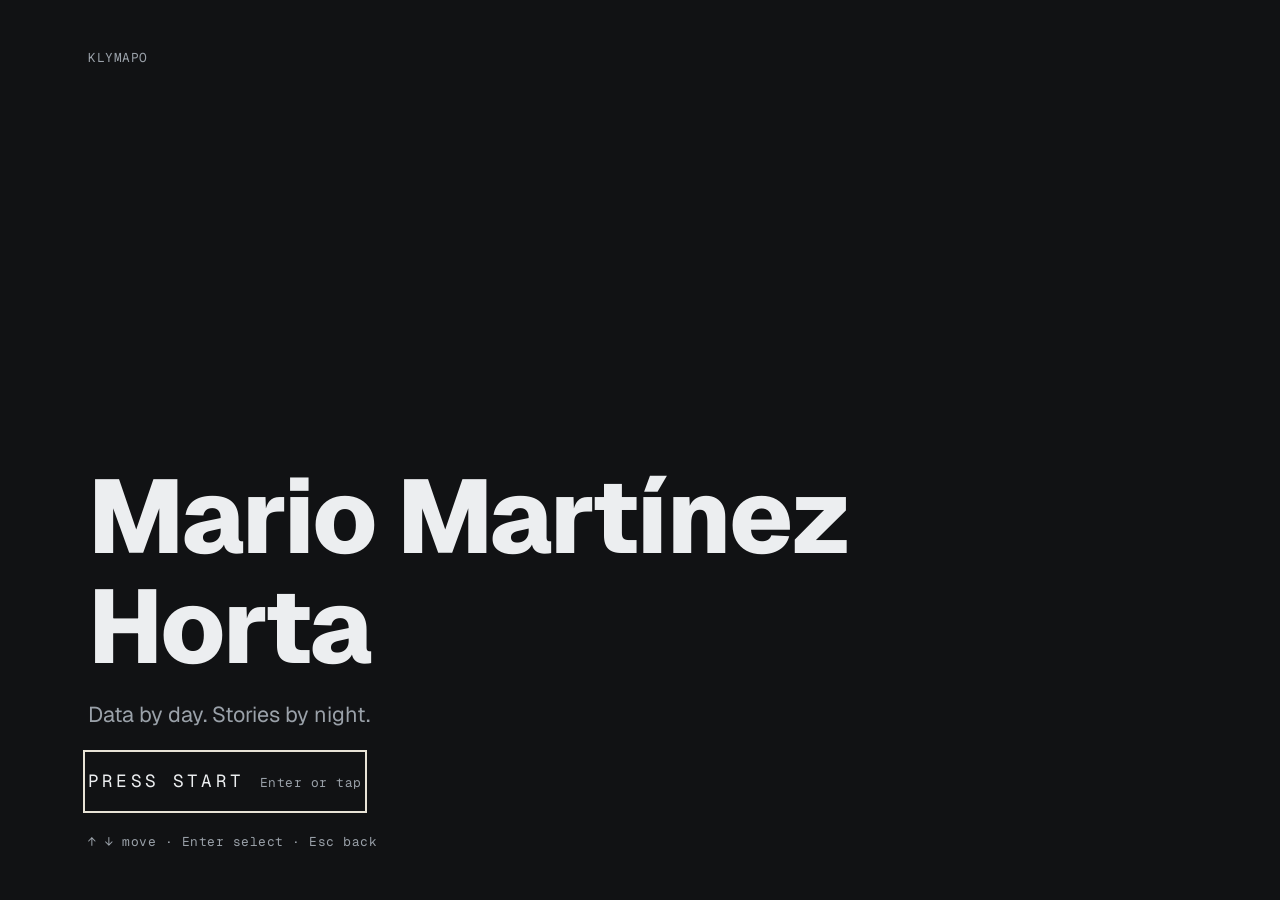
==== index.html @ 10f37396 "Portafolio inicial: menú de videojuego con modos Analista y Narrador Co-Authored-By: Claude Opus 5.5" ====
<!doctype html>
<html lang="es">
<head>
<meta charset="utf-8">
<meta name="viewport" content="width=device-width, initial-scale=1">
<title>Mario Martínez Horta · Klymapo</title>
<meta name="description" content="Portafolio de Mario Martínez Horta (Klymapo). Análisis de datos, apps y videojuegos; narrativa como Atátoriz.">
<meta name="theme-color" content="#111214">
<link rel="icon" href="favicon.svg" type="image/svg+xml">
<link rel="preconnect" href="https://fonts.googleapis.com">
<link rel="preconnect" href="https://fonts.gstatic.com" crossorigin>
<link href="https://fonts.googleapis.com/css2?family=Geist:wght@400;500;700;800&family=Geist+Mono:wght@400;500&family=Special+Elite&family=Spectral:ital,wght@0,400;0,600;1,400&display=swap" rel="stylesheet">
<link rel="stylesheet" href="styles.css">
</head>
<body data-screen="title" data-mode="">
<a class="skip" href="#main" data-i18n="skip">Saltar al contenido</a>
<div class="grain" aria-hidden="true"></div>

<main id="main">

  <!-- PANTALLA DE TÍTULO -->
  <section class="screen screen-title" id="screen-title" aria-labelledby="title-name">
    <p class="brand mono">KLYMAPO</p>
    <div class="title-block">
      <h1 id="title-name">Mario Martínez Horta</h1>
      <p class="title-sub" data-i18n="tagline">Datos de día. Historias de noche.</p>
    </div>
    <button class="press-start" id="press-start" type="button">
      <span data-i18n="press">Presiona Start</span>
      <span class="press-hint mono" data-i18n="pressHint">Enter o toca</span>
    </button>
    <nav class="main-menu" id="main-menu" aria-label="Menú principal" hidden>
      <ul role="list">
        <li><a class="menu-item" href="#modo" data-i18n="mNew">Elegir modo</a></li>
        <li><a class="menu-item" href="#creditos" data-i18n="mCredits">Créditos</a></li>
        <li><a class="menu-item" href="#contacto" data-i18n="mContact">Contacto</a></li>
        <li><a class="menu-item" href="#opciones" data-i18n="mOptions">Opciones</a></li>
      </ul>
    </nav>
    <p class="controls mono" aria-hidden="true" data-i18n="controls">↑ ↓ mover · Enter elegir · Esc volver</p>
  </section>

  <!-- ELECCIÓN DE MODO -->
  <section class="screen screen-select" id="screen-select" aria-labelledby="select-h" hidden>
    <header class="bar">
      <a class="back mono" href="#menu" data-i18n="back">← Menú</a>
      <h2 id="select-h" class="bar-title" data-i18n="selectTitle">Elige tu modo</h2>
    </header>
    <div class="modes">
      <a class="mode-card mode-a menu-item" href="#analista">
        <span class="mode-kicker mono">Mario</span>
        <span class="mode-name" data-i18n="modeA">Modo Analista</span>
        <span class="mode-desc" data-i18n="modeADesc">Datos, BI, apps y videojuegos. El lado que construye.</span>
        <span class="mode-count mono" data-count="a"></span>
      </a>
      <a class="mode-card mode-n menu-item" href="#narrador">
        <span class="mode-kicker mono">Atátoriz</span>
        <span class="mode-name" data-i18n="modeN">Modo Narrador</span>
        <span class="mode-desc" data-i18n="modeNDesc">Novela negra, ciencia ficción y diseño narrativo. El lado que cuenta.</span>
        <span class="mode-count mono" data-count="n"></span>
      </a>
    </div>
  </section>

  <!-- PARTIDAS GUARDADAS -->
  <section class="screen screen-saves" id="screen-saves" aria-labelledby="saves-h" hidden>
    <header class="bar">
      <a class="back mono" href="#modo" data-i18n="backModes">← Modos</a>
      <h2 id="saves-h" class="bar-title" data-i18n="saves">Partidas guardadas</h2>
      <a class="switch mono" id="mode-switch" href="#narrador"></a>
    </header>
    <ol class="slots" id="slots" role="list"></ol>
  </section>

  <!-- CRÉDITOS -->
  <section class="screen screen-credits" id="screen-credits" aria-labelledby="credits-h" hidden>
    <header class="bar">
      <a class="back mono" href="#menu" data-i18n="back">← Menú</a>
      <h2 id="credits-h" class="bar-title" data-i18n="mCredits">Créditos</h2>
    </header>
    <div class="credits" id="credits"></div>
  </section>

  <!-- CONTACTO -->
  <section class="screen screen-contact" id="screen-contact" aria-labelledby="contact-h" hidden>
    <header class="bar">
      <a class="back mono" href="#menu" data-i18n="back">← Menú</a>
      <h2 id="contact-h" class="bar-title" data-i18n="mContact">Contacto</h2>
    </header>
    <div class="contact">
      <p class="contact-lead" data-i18n="contactLead">¿Un proyecto de datos, una app o una historia? Escríbeme.</p>
      <ul class="contact-list" role="list">
        <li><a class="menu-item" href="mailto:mariomtzhrt@gmail.com"><span class="mono" data-i18n="email">Correo</span>mariomtzhrt@gmail.com</a></li>
        <li><a class="menu-item" href="https://www.linkedin.com/in/mariomh7602" target="_blank" rel="noopener"><span class="mono">LinkedIn</span>in/mariomh7602</a></li>
        <li><a class="menu-item" href="https://github.com/Klymapo" target="_blank" rel="noopener"><span class="mono">GitHub</span>Klymapo</a></li>
      </ul>
    </div>
  </section>

  <!-- OPCIONES -->
  <section class="screen screen-options" id="screen-options" aria-labelledby="options-h" hidden>
    <header class="bar">
      <a class="back mono" href="#menu" data-i18n="back">← Menú</a>
      <h2 id="options-h" class="bar-title" data-i18n="mOptions">Opciones</h2>
    </header>
    <div class="options">
      <fieldset class="opt">
        <legend data-i18n="optLang">Idioma</legend>
        <div class="seg">
          <button type="button" class="menu-item" data-lang="es" aria-pressed="true">Español</button>
          <button type="button" class="menu-item" data-lang="en" aria-pressed="false">English</button>
        </div>
      </fieldset>
      <fieldset class="opt">
        <legend data-i18n="optMotion">Movimiento</legend>
        <div class="seg">
          <button type="button" class="menu-item" data-motion="full" aria-pressed="true" data-i18n="motionFull">Normal</button>
          <button type="button" class="menu-item" data-motion="reduced" aria-pressed="false" data-i18n="motionReduced">Reducido</button>
        </div>
      </fieldset>
    </div>
  </section>

</main>

<!-- FICHA DE PROYECTO -->
<dialog class="sheet" id="sheet" aria-labelledby="sheet-title">
  <div class="sheet-inner">
    <button class="sheet-close mono" type="button" id="sheet-close" data-i18n="close">Cerrar ✕</button>
    <div class="sheet-cover" id="sheet-cover" aria-hidden="true"></div>
    <h3 id="sheet-title"></h3>
    <p class="sheet-meta mono" id="sheet-meta"></p>
    <p class="sheet-body" id="sheet-body"></p>
    <dl class="sheet-facts" id="sheet-facts"></dl>
    <div class="sheet-links" id="sheet-links"></div>
  </div>
</dialog>

<script src="data.js"></script>
<script src="app.js"></script>
</body>
</html>
---- styles.css ----
/* ===== Tokens ===== */
:root {
  --bg: #111214;
  --surface: #1a1c1f;
  --line: #2c2f34;
  --fg: #eceef0;
  --muted: #9aa1a9;
  --accent: #e8e3d6;
  --accent-fg: #111214;
  --radius: 6px;
  --font: "Geist", system-ui, sans-serif;
  --display: "Geist", system-ui, sans-serif;
  --mono: "Geist Mono", ui-monospace, monospace;
  --ease: cubic-bezier(.2, .8, .2, 1);
  --t: 280ms;
}
/* Modo Analista: consola moderna, fría y limpia */
body[data-mode="a"] {
  --bg: #0e1215;
  --surface: #151b20;
  --line: #233039;
  --fg: #e6edf1;
  --muted: #8fa0ab;
  --accent: #4fd1b0;
  --accent-fg: #062019;
  --radius: 10px;
}
/* Modo Narrador: noir, papel viejo bajo luz de farol */
body[data-mode="n"] {
  --bg: #13110f;
  --surface: #1c1916;
  --line: #352f29;
  --fg: #ebe4d8;
  --muted: #a39887;
  --accent: #c4513a;
  --accent-fg: #fbf3ea;
  --radius: 2px;
  --display: "Special Elite", "Courier New", monospace;
  --font: "Spectral", Georgia, serif;
}
body[data-motion="reduced"] { --t: 0ms; }

/* ===== Base ===== */
*, *::before, *::after { box-sizing: border-box; }
html { -webkit-text-size-adjust: 100%; }
body {
  margin: 0;
  min-height: 100dvh;
  background: var(--bg);
  color: var(--fg);
  font: 400 1rem/1.6 var(--font);
  transition: background-color var(--t) var(--ease), color var(--t) var(--ease);
  overflow-x: hidden;
}
a { color: inherit; }
button { font: inherit; color: inherit; }
h1, h2, h3 { margin: 0; font-family: var(--display); font-weight: 800; letter-spacing: -0.02em; line-height: 1.05; }
body[data-mode="n"] h1, body[data-mode="n"] h2, body[data-mode="n"] h3 { font-weight: 400; letter-spacing: 0; }
.mono { font-family: var(--mono); font-size: .8rem; letter-spacing: .04em; }
[hidden] { display: none !important; }
:focus-visible { outline: 2px solid var(--accent); outline-offset: 3px; }

.skip { position: absolute; left: -9999px; }
.skip:focus { left: 16px; top: 16px; background: var(--accent); color: var(--accent-fg); padding: 8px 12px; z-index: 10; }

/* Grano solo en Narrador */
.grain {
  position: fixed; inset: 0; pointer-events: none; z-index: 5; opacity: 0;
  background-image: url("data:image/svg+xml,%3Csvg xmlns='http://www.w3.org/2000/svg' width='160' height='160'%3E%3Cfilter id='n'%3E%3CfeTurbulence type='fractalNoise' baseFrequency='.9' numOctaves='2'/%3E%3C/filter%3E%3Crect width='100%25' height='100%25' filter='url(%23n)' opacity='.5'/%3E%3C/svg%3E");
  transition: opacity var(--t) var(--ease);
}
body[data-mode="n"] .grain { opacity: .07; }

/* ===== Pantallas ===== */
main { min-height: 100dvh; }
.screen {
  min-height: 100dvh;
  padding: clamp(16px, 4vw, 48px);
  max-width: 1200px;
  margin: 0 auto;
  animation: enter var(--t) var(--ease) both;
}
@keyframes enter { from { opacity: 0; transform: translateY(8px); } to { opacity: 1; transform: none; } }

/* ===== Título ===== */
.screen-title {
  display: grid;
  grid-template-rows: auto 1fr auto auto;
  gap: 24px;
}
.brand { color: var(--muted); margin: 0; }
.title-block { align-self: end; }
.screen-title h1 { font-size: clamp(2.6rem, 9vw, 6.5rem); max-width: 12ch; }
.title-sub { color: var(--muted); font-size: clamp(1.05rem, 2.2vw, 1.35rem); margin: 16px 0 0; }

.press-start {
  justify-self: start;
  display: inline-flex; align-items: baseline; gap: 16px;
  background: none; border: 0; padding: 12px 0; cursor: pointer;
  font-family: var(--mono); font-size: 1.1rem; text-transform: uppercase; letter-spacing: .18em;
}
.press-start > span:first-child { animation: blink 1.2s steps(1) infinite; }
.press-hint { color: var(--muted); text-transform: none; letter-spacing: .04em; }
@keyframes blink { 50% { opacity: .25; } }
body[data-motion="reduced"] .press-start > span:first-child { animation: none; }

.main-menu ul { list-style: none; margin: 0; padding: 0; display: grid; gap: 4px; max-width: 360px; }
.main-menu .menu-item {
  display: block; text-decoration: none; padding: 10px 14px 10px 28px; position: relative;
  font-size: 1.25rem; font-weight: 500; border-radius: var(--radius);
  transition: background-color var(--t) var(--ease), transform var(--t) var(--ease);
}
.main-menu .menu-item::before {
  content: "▸"; position: absolute; left: 8px; opacity: 0;
  transition: opacity var(--t) var(--ease), transform var(--t) var(--ease); transform: translateX(-4px);
}
.main-menu .menu-item:hover, .main-menu .menu-item:focus-visible { background: var(--surface); outline: none; }
.main-menu .menu-item:hover::before, .main-menu .menu-item:focus-visible::before { opacity: 1; transform: none; }
.controls { color: var(--muted); margin: 0; }
@media (hover: none) { .controls { display: none; } }

/* ===== Barra superior ===== */
.bar {
  display: flex; align-items: baseline; gap: 20px; flex-wrap: wrap;
  padding-bottom: 20px; margin-bottom: clamp(20px, 4vw, 40px); border-bottom: 1px solid var(--line);
}
.bar-title { font-size: clamp(1.8rem, 5vw, 3rem); flex: 1 1 auto; }
.back, .switch { color: var(--muted); text-decoration: none; padding: 6px 0; }
.back:hover, .switch:hover { color: var(--fg); }
.switch { margin-left: auto; }

/* ===== Elección de modo ===== */
.modes { display: flex; gap: 16px; min-height: 60dvh; }
.mode-card {
  flex: 1 1 0; display: flex; flex-direction: column; justify-content: flex-end; gap: 10px;
  padding: clamp(20px, 3vw, 36px); text-decoration: none; border: 1px solid var(--line);
  transition: flex-grow var(--t) var(--ease), border-color var(--t) var(--ease), transform 120ms var(--ease);
  position: relative; overflow: hidden;
}
.mode-card:hover, .mode-card:focus-visible { flex-grow: 1.5; outline: none; }
.mode-card:active { transform: scale(.99); }
.mode-a {
  border-radius: 10px; background: #0e1215; color: #e6edf1;
  background-image: linear-gradient(#233039 1px, transparent 1px), linear-gradient(90deg, #233039 1px, transparent 1px);
  background-size: 32px 32px; background-position: -1px -1px;
  font-family: "Geist", sans-serif;
}
.mode-a:hover, .mode-a:focus-visible { border-color: #4fd1b0; }
.mode-n { border-radius: 2px; background: radial-gradient(ellipse at 70% 0%, #3a2a22 0%, #13110f 65%); color: #ebe4d8; }
.mode-n:hover, .mode-n:focus-visible { border-color: #c4513a; }
.mode-kicker { color: inherit; opacity: .7; }
.mode-name { font-size: clamp(2rem, 5vw, 3.4rem); line-height: 1; font-weight: 800; letter-spacing: -0.02em; }
.mode-n .mode-name { font-family: "Special Elite", monospace; font-weight: 400; letter-spacing: 0; }
.mode-n .mode-desc { font-family: "Spectral", serif; }
.mode-desc { max-width: 34ch; opacity: .85; }
.mode-count { opacity: .7; }
.mode-a .mode-count { color: #4fd1b0; opacity: 1; }
.mode-n .mode-count { color: #e07a62; opacity: 1; }
@media (max-width: 767px) {
  .modes { flex-direction: column; min-height: 0; }
  .mode-card { min-height: 40dvh; }
  .mode-card:hover, .mode-card:focus-visible { flex-grow: 1; }
}

/* ===== Partidas guardadas ===== */
.slots { list-style: none; margin: 0; padding: 0; display: grid; gap: 12px; grid-template-columns: repeat(auto-fill, minmax(min(100%, 340px), 1fr)); }
.slot {
  display: grid; grid-template-columns: 88px 1fr; gap: 16px; align-items: start;
  width: 100%; text-align: left; cursor: pointer;
  background: var(--surface); border: 1px solid var(--line); border-radius: var(--radius); padding: 14px;
  transition: border-color var(--t) var(--ease), transform 120ms var(--ease), background-color var(--t) var(--ease);
}
.slot:hover, .slot:focus-visible { border-color: var(--accent); outline: none; }
.slot:active { transform: scale(.985); }
.slot-num { display: block; color: var(--muted); margin-bottom: 4px; }
.slot h3 { font-size: 1.25rem; margin-bottom: 4px; }
body[data-mode="n"] .slot h3 { font-size: 1.15rem; }
.slot-short { margin: 0 0 10px; color: var(--muted); font-size: .95rem; line-height: 1.5; }
.slot-meta { display: flex; flex-wrap: wrap; gap: 6px 12px; color: var(--muted); }
.status { color: var(--accent); }

/* Portada tipográfica */
.cover {
  aspect-ratio: 1; border-radius: calc(var(--radius) - 2px); display: grid; place-items: center;
  font-family: var(--display); font-size: 1.9rem; font-weight: 800; letter-spacing: -0.03em;
  position: relative; overflow: hidden; color: var(--fg);
  background: var(--bg); border: 1px solid var(--line);
}
body[data-mode="a"] .cover {
  background-image: linear-gradient(var(--line) 1px, transparent 1px), linear-gradient(90deg, var(--line) 1px, transparent 1px);
  background-size: 11px 11px;
}
body[data-mode="a"] .cover::after { content: ""; position: absolute; left: 0; right: 0; bottom: 0; height: 4px; background: var(--accent); }
body[data-mode="n"] .cover { background: radial-gradient(circle at 30% 20%, #3a2a22, #13110f 70%); font-weight: 400; letter-spacing: 0; }
body[data-mode="n"] .cover::after { content: ""; position: absolute; width: 140%; height: 2px; background: var(--accent); transform: rotate(-32deg); opacity: .8; }
.cover span { position: relative; z-index: 1; }

/* ===== Ficha ===== */
.sheet {
  width: min(680px, calc(100% - 32px)); max-height: calc(100dvh - 32px);
  padding: 0; border: 1px solid var(--line); border-radius: var(--radius);
  background: var(--surface); color: var(--fg);
}
.sheet::backdrop { background: rgba(8, 9, 10, .72); }
.sheet[open] { animation: enter var(--t) var(--ease) both; }
.sheet-inner { padding: clamp(20px, 4vw, 32px); display: grid; gap: 14px; }
.sheet-close { justify-self: end; background: none; border: 0; color: var(--muted); cursor: pointer; padding: 6px 0; }
.sheet-close:hover { color: var(--fg); }
.sheet-cover { height: 120px; }
.sheet-cover .cover { aspect-ratio: auto; height: 100%; font-size: 3rem; }
.sheet h3 { font-size: clamp(1.6rem, 4vw, 2.2rem); }
.sheet-meta { color: var(--muted); margin: 0; }
.sheet-body { margin: 0; max-width: 62ch; }
.sheet-facts { display: grid; grid-template-columns: max-content 1fr; gap: 6px 16px; margin: 0; }
.sheet-facts dt { color: var(--muted); font-family: var(--mono); font-size: .8rem; padding-top: 3px; }
.sheet-facts dd { margin: 0; }
.sheet-links { display: flex; flex-wrap: wrap; gap: 10px; }
.btn {
  display: inline-block; text-decoration: none; padding: 10px 16px; border-radius: var(--radius);
  background: var(--accent); color: var(--accent-fg); font-weight: 500; font-family: var(--font);
  transition: transform 120ms var(--ease), opacity var(--t) var(--ease);
}
.btn:hover { opacity: .9; }
.btn:active { transform: scale(.98); }
.private { color: var(--muted); font-family: var(--mono); font-size: .8rem; padding: 10px 0; }

/* ===== Créditos ===== */
.credits { display: grid; gap: clamp(24px, 4vw, 48px); grid-template-columns: repeat(auto-fit, minmax(min(100%, 380px), 1fr)); }
.credit h3 { font-size: clamp(1.6rem, 4vw, 2.4rem); }
.credit-a h3 { font-family: "Geist", sans-serif; }
.credit-n h3 { font-family: "Special Elite", monospace; font-weight: 400; letter-spacing: 0; }
.credit-role { color: var(--muted); margin: 6px 0 20px; }
.credit dl { display: grid; grid-template-columns: max-content 1fr; gap: 10px 20px; margin: 0; }
.credit dt { color: var(--muted); font-family: var(--mono); font-size: .8rem; padding-top: 3px; }
.credit dd { margin: 0; }
.cv-line { grid-column: 1 / -1; margin: 0; }
.cv-line a { color: var(--fg); }

/* ===== Contacto ===== */
.contact-lead { font-size: clamp(1.3rem, 3vw, 1.8rem); max-width: 28ch; margin: 0 0 28px; line-height: 1.3; }
.contact-list { list-style: none; margin: 0; padding: 0; display: grid; gap: 8px; max-width: 520px; }
.contact-list a {
  display: grid; grid-template-columns: 90px 1fr; gap: 12px; align-items: baseline; text-decoration: none;
  padding: 14px 16px; border: 1px solid var(--line); border-radius: var(--radius); background: var(--surface);
  transition: border-color var(--t) var(--ease);
  word-break: break-word;
}
.contact-list a:hover, .contact-list a:focus-visible { border-color: var(--fg); outline: none; }
.contact-list .mono { color: var(--muted); }

/* ===== Opciones ===== */
.options { display: grid; gap: 28px; max-width: 520px; }
.opt { border: 0; margin: 0; padding: 0; }
.opt legend { font-family: var(--mono); font-size: .8rem; color: var(--muted); margin-bottom: 10px; }
.seg { display: flex; gap: 8px; flex-wrap: wrap; }
.seg button {
  background: var(--surface); border: 1px solid var(--line); border-radius: var(--radius);
  padding: 10px 18px; cursor: pointer; transition: border-color var(--t) var(--ease);
}
.seg button[aria-pressed="true"] { border-color: var(--fg); background: var(--fg); color: var(--bg); }

@media (prefers-reduced-motion: reduce) {
  *, *::before, *::after { animation: none !important; transition: none !important; }
}
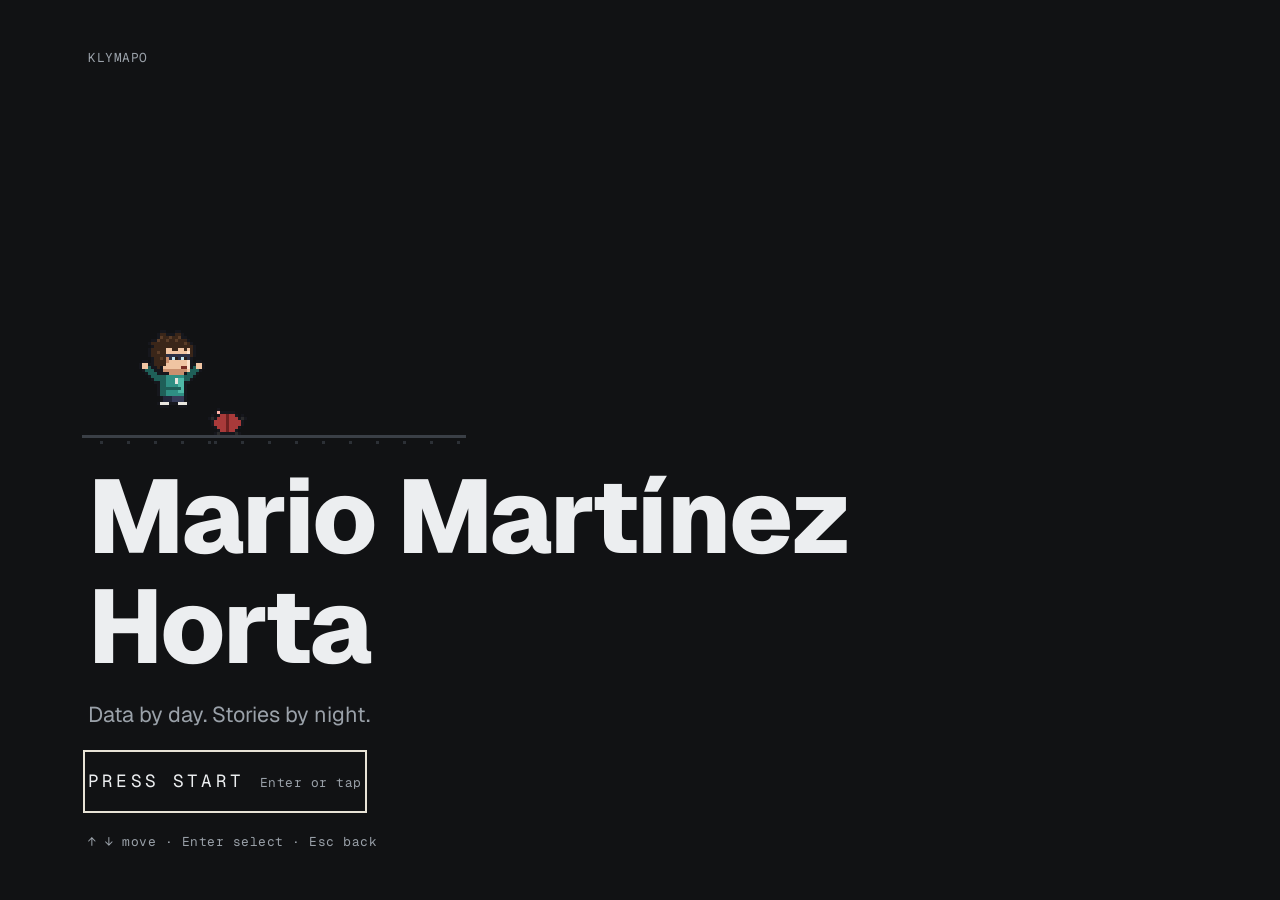
==== commit ce3ace9f: "Pixel art de Mario (corriendo, programando, escribiendo), mascota que reacciona y animaciones - img/" ====
--- a/index.html
+++ b/index.html
@@ -22,6 +22,7 @@
   <section class="screen screen-title" id="screen-title" aria-labelledby="title-name">
     <p class="brand mono">KLYMAPO</p>
     <div class="title-block">
+      <img class="px px-run" src="img/px/run.gif" data-still="img/px/run.png" width="384" height="144" alt="" aria-hidden="true">
       <h1 id="title-name">Mario Martínez Horta</h1>
       <p class="title-sub" data-i18n="tagline">Datos de día. Historias de noche.</p>
     </div>
@@ -33,7 +34,7 @@
       <ul role="list">
         <li><a class="menu-item" href="#modo" data-i18n="mNew">Elegir modo</a></li>
         <li><a class="menu-item" href="#creditos" data-i18n="mCredits">Créditos</a></li>
-        <li><a class="menu-item" href="#contacto" data-i18n="mContact">Contacto</a></li>
+        <li><a class="menu-item" href="#contacto" data-i18n="mContinue">Continuar</a></li>
         <li><a class="menu-item" href="#opciones" data-i18n="mOptions">Opciones</a></li>
       </ul>
     </nav>
@@ -48,12 +49,14 @@
     </header>
     <div class="modes">
       <a class="mode-card mode-a menu-item" href="#analista">
+        <img class="px px-card" src="img/px/code.gif" data-still="img/px/code.png" width="168" height="132" alt="" aria-hidden="true">
         <span class="mode-kicker mono">Mario</span>
         <span class="mode-name" data-i18n="modeA">Modo Analista</span>
         <span class="mode-desc" data-i18n="modeADesc">Datos, BI, apps y videojuegos. El lado que construye.</span>
         <span class="mode-count mono" data-count="a"></span>
       </a>
       <a class="mode-card mode-n menu-item" href="#narrador">
+        <img class="px px-card" src="img/px/write.gif" data-still="img/px/write.png" width="168" height="132" alt="" aria-hidden="true">
         <span class="mode-kicker mono">Atátoriz</span>
         <span class="mode-name" data-i18n="modeN">Modo Narrador</span>
         <span class="mode-desc" data-i18n="modeNDesc">Novela negra, ciencia ficción y diseño narrativo. El lado que cuenta.</span>
@@ -69,6 +72,10 @@
       <h2 id="saves-h" class="bar-title" data-i18n="saves">Partidas guardadas</h2>
       <a class="switch mono" id="mode-switch" href="#narrador"></a>
     </header>
+    <div class="saves-hero" aria-hidden="true">
+      <img class="px hero-a" src="img/px/code.gif" data-still="img/px/code.png" width="168" height="132" alt="">
+      <img class="px hero-n" src="img/px/write.gif" data-still="img/px/write.png" width="168" height="132" alt="">
+    </div>
     <ol class="slots" id="slots" role="list"></ol>
   </section>
 
@@ -123,6 +130,12 @@
 
 </main>
 
+<!-- MASCOTA -->
+<div class="mascot" id="mascot" aria-hidden="true">
+  <p class="bubble mono" id="mascot-bubble"></p>
+  <img id="mascot-img" src="img/px/m_idle.gif" width="72" height="96" alt="">
+</div>
+
 <!-- FICHA DE PROYECTO -->
 <dialog class="sheet" id="sheet" aria-labelledby="sheet-title">
   <div class="sheet-inner">
@@ -138,5 +151,6 @@
 
 <script src="data.js"></script>
 <script src="app.js"></script>
+<script src="mascot.js"></script>
 </body>
 </html>
--- a/styles.css
+++ b/styles.css
@@ -194,6 +194,20 @@
 body[data-mode="n"] .cover { background: radial-gradient(circle at 30% 20%, #3a2a22, #13110f 70%); font-weight: 400; letter-spacing: 0; }
 body[data-mode="n"] .cover::after { content: ""; position: absolute; width: 140%; height: 2px; background: var(--accent); transform: rotate(-32deg); opacity: .8; }
 .cover span { position: relative; z-index: 1; }
+.cover img { position: relative; z-index: 1; width: 100%; height: 100%; }
+.cover-logo img { object-fit: contain; padding: 8%; }
+body[data-mode] .cover-logo.logo-light { background: #f4efe6; }
+.cover-poster img { object-fit: cover; }
+body[data-mode] .cover-poster::after, body[data-mode] .cover-logo::after { display: none; }
+body[data-mode] .cover-logo { border-bottom: 3px solid var(--accent); }
+.gallery { display: flex; gap: 10px; overflow-x: auto; scroll-snap-type: x mandatory; border-radius: calc(var(--radius) - 2px); }
+.gallery figure { flex: 0 0 88%; margin: 0; scroll-snap-align: start; }
+.gallery img { display: block; width: 100%; height: auto; aspect-ratio: 16 / 10; object-fit: cover; object-position: top; border-radius: calc(var(--radius) - 2px); border: 1px solid var(--line); background: var(--bg); }
+.gallery figure:only-child { flex-basis: 100%; }
+.gallery figure:only-child img { aspect-ratio: auto; max-height: 52vh; object-fit: contain; }
+.gallery figcaption { color: var(--muted); font-size: .75rem; margin-top: 6px; }
+.gallery-poster img { aspect-ratio: auto; max-height: 56vh; width: auto; margin: 0 auto; object-fit: contain; border: 0; }
+.concept { color: var(--muted); font-size: .75rem; margin: 6px 0 0; }
 
 /* ===== Ficha ===== */
 .sheet {
@@ -206,7 +220,8 @@
 .sheet-inner { padding: clamp(20px, 4vw, 32px); display: grid; gap: 14px; }
 .sheet-close { justify-self: end; background: none; border: 0; color: var(--muted); cursor: pointer; padding: 6px 0; }
 .sheet-close:hover { color: var(--fg); }
-.sheet-cover { height: 120px; }
+.sheet-cover { min-height: 120px; }
+.sheet-cover > .cover { height: 120px; }
 .sheet-cover .cover { aspect-ratio: auto; height: 100%; font-size: 3rem; }
 .sheet h3 { font-size: clamp(1.6rem, 4vw, 2.2rem); }
 .sheet-meta { color: var(--muted); margin: 0; }
@@ -262,3 +277,40 @@
 @media (prefers-reduced-motion: reduce) {
   *, *::before, *::after { animation: none !important; transition: none !important; }
 }
+
+/* ===== Pixel art ===== */
+.px { image-rendering: pixelated; image-rendering: crisp-edges; height: auto; display: block; }
+.px-run { width: min(384px, 100%); margin: 0 0 12px -6px; }
+.px-card { width: min(168px, 55%); align-self: flex-start; margin-bottom: auto; transition: transform var(--t) var(--ease); }
+.mode-card:hover .px-card, .mode-card:focus-visible .px-card { transform: translateY(-4px) scale(1.04); }
+.saves-hero { display: flex; justify-content: flex-end; margin: -8px 0 8px; }
+.saves-hero img { width: 112px; }
+body[data-mode="a"] .hero-n, body[data-mode="n"] .hero-a { display: none; }
+
+/* Partidas: entrada escalonada y realce */
+.slots > li { animation: enter 360ms var(--ease) both; animation-delay: calc(var(--i, 0) * 45ms); }
+.slot { transition: border-color var(--t) var(--ease), transform 160ms var(--ease), box-shadow 160ms var(--ease); }
+.slot:hover, .slot:focus-visible { transform: translateY(-3px); box-shadow: 0 8px 22px -12px var(--accent); }
+.slot:hover .cover img, .slot:focus-visible .cover img { transform: scale(1.06); }
+.cover img { transition: transform 200ms var(--ease); }
+body[data-motion="reduced"] .slots > li { animation: none; }
+body[data-motion="reduced"] .slot:hover, body[data-motion="reduced"] .slot:focus-visible { transform: none; }
+
+/* ===== Mascota ===== */
+.mascot { position: fixed; right: 14px; bottom: 10px; z-index: 30; pointer-events: none; display: flex; flex-direction: column; align-items: flex-end; }
+body[data-screen="title"] .mascot { display: none; }
+.mascot img { width: 72px; height: 96px; image-rendering: pixelated; filter: drop-shadow(0 4px 6px rgba(0,0,0,.45)); }
+.bubble {
+  position: relative; margin: 0 6px 6px 0; max-width: 220px; padding: 7px 11px;
+  background: var(--fg); color: var(--bg); border-radius: 10px; font-size: .8rem; line-height: 1.35;
+  opacity: 0; transform: translateY(6px) scale(.95); transform-origin: bottom right;
+  transition: opacity 160ms var(--ease), transform 160ms var(--ease);
+}
+.bubble::after { content: ""; position: absolute; right: 22px; bottom: -6px; border: 6px solid transparent; border-top-color: var(--fg); border-bottom: 0; }
+.mascot.talk .bubble { opacity: 1; transform: none; }
+@media (max-width: 767px) {
+  .mascot { right: 6px; bottom: 6px; }
+  .mascot img { width: 54px; height: 72px; }
+  .bubble { max-width: 170px; font-size: .75rem; }
+  .saves-hero img { width: 84px; }
+}
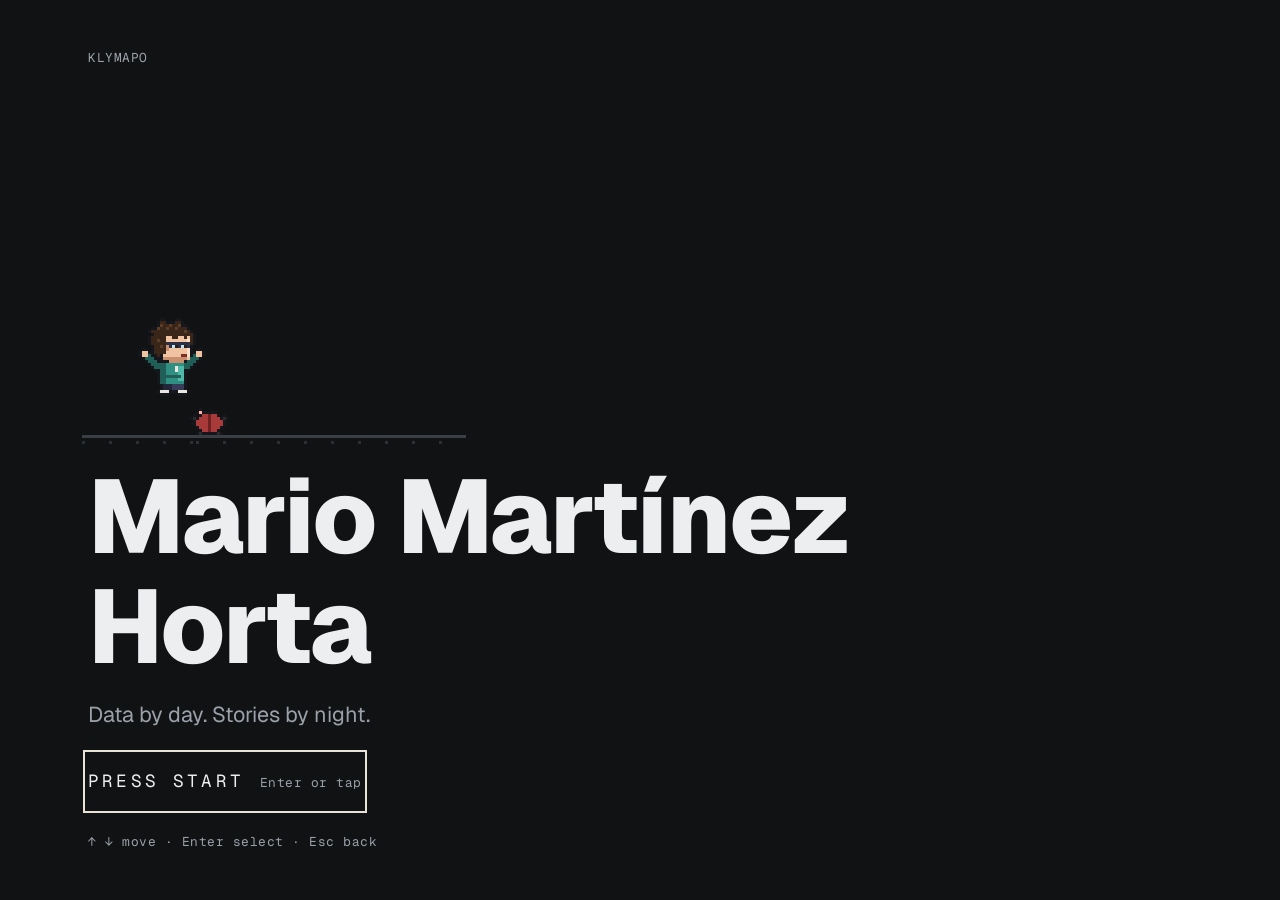
==== commit e2614ce7: "Menú con colores, íconos y descripciones; botones animados; textos de ayuda en cada pantalla Co-Auth" ====
--- a/index.html
+++ b/index.html
@@ -32,10 +32,10 @@
     </button>
     <nav class="main-menu" id="main-menu" aria-label="Menú principal" hidden>
       <ul role="list">
-        <li><a class="menu-item" href="#modo" data-i18n="mNew">Elegir modo</a></li>
-        <li><a class="menu-item" href="#creditos" data-i18n="mCredits">Créditos</a></li>
-        <li><a class="menu-item" href="#contacto" data-i18n="mContinue">Continuar</a></li>
-        <li><a class="menu-item" href="#opciones" data-i18n="mOptions">Opciones</a></li>
+        <li><a class="menu-item mi" href="#modo" style="--c:#4fd1b0"><span class="mi-ico" aria-hidden="true">▶</span><span class="mi-txt"><span class="mi-name" data-i18n="mNew">Elegir modo</span><span class="mi-desc" data-i18n="dNew">Mira mis proyectos: datos y apps, o historias.</span></span></a></li>
+        <li><a class="menu-item mi" href="#creditos" style="--c:#e8c46a"><span class="mi-ico" aria-hidden="true">★</span><span class="mi-txt"><span class="mi-name" data-i18n="mCredits">Créditos</span><span class="mi-desc" data-i18n="dCredits">Quién soy, mi experiencia y mis CV.</span></span></a></li>
+        <li><a class="menu-item mi" href="#contacto" style="--c:#e07a6a"><span class="mi-ico" aria-hidden="true">✉</span><span class="mi-txt"><span class="mi-name" data-i18n="mContinue">Continuar</span><span class="mi-desc" data-i18n="dContinue">Escríbeme por correo, LinkedIn o GitHub.</span></span></a></li>
+        <li><a class="menu-item mi" href="#opciones" style="--c:#a78bfa"><span class="mi-ico" aria-hidden="true">⚙</span><span class="mi-txt"><span class="mi-name" data-i18n="mOptions">Opciones</span><span class="mi-desc" data-i18n="dOptions">Cambia el idioma y las animaciones.</span></span></a></li>
       </ul>
     </nav>
     <p class="controls mono" aria-hidden="true" data-i18n="controls">↑ ↓ mover · Enter elegir · Esc volver</p>
@@ -47,6 +47,7 @@
       <a class="back mono" href="#menu" data-i18n="back">← Menú</a>
       <h2 id="select-h" class="bar-title" data-i18n="selectTitle">Elige tu modo</h2>
     </header>
+    <p class="intro" data-i18n="iSelect">Mi portafolio tiene dos lados. Elige uno para ver sus proyectos; puedes cambiar cuando quieras.</p>
     <div class="modes">
       <a class="mode-card mode-a menu-item" href="#analista">
         <img class="px px-card" src="img/px/code.gif" data-still="img/px/code.png" width="168" height="132" alt="" aria-hidden="true">
@@ -72,6 +73,7 @@
       <h2 id="saves-h" class="bar-title" data-i18n="saves">Partidas guardadas</h2>
       <a class="switch mono" id="mode-switch" href="#narrador"></a>
     </header>
+    <p class="intro" id="saves-intro"></p>
     <div class="saves-hero" aria-hidden="true">
       <img class="px hero-a" src="img/px/code.gif" data-still="img/px/code.png" width="168" height="132" alt="">
       <img class="px hero-n" src="img/px/write.gif" data-still="img/px/write.png" width="168" height="132" alt="">
@@ -85,6 +87,7 @@
       <a class="back mono" href="#menu" data-i18n="back">← Menú</a>
       <h2 id="credits-h" class="bar-title" data-i18n="mCredits">Créditos</h2>
     </header>
+    <p class="intro" data-i18n="iCredits">Mis dos perfiles: el de datos (Mario) y el de escritura (Atátoriz). Descarga el CV que te sirva.</p>
     <div class="credits" id="credits"></div>
   </section>
 
@@ -113,6 +116,7 @@
     <div class="options">
       <fieldset class="opt">
         <legend data-i18n="optLang">Idioma</legend>
+        <p class="opt-help" data-i18n="hLang">Cambia todo el sitio a español o inglés.</p>
         <div class="seg">
           <button type="button" class="menu-item" data-lang="es" aria-pressed="true">Español</button>
           <button type="button" class="menu-item" data-lang="en" aria-pressed="false">English</button>
@@ -120,6 +124,7 @@
       </fieldset>
       <fieldset class="opt">
         <legend data-i18n="optMotion">Movimiento</legend>
+        <p class="opt-help" data-i18n="hMotion">«Reducido» detiene las animaciones y los GIF.</p>
         <div class="seg">
           <button type="button" class="menu-item" data-motion="full" aria-pressed="true" data-i18n="motionFull">Normal</button>
           <button type="button" class="menu-item" data-motion="reduced" aria-pressed="false" data-i18n="motionReduced">Reducido</button>
--- a/styles.css
+++ b/styles.css
@@ -314,3 +314,68 @@
   .bubble { max-width: 170px; font-size: .75rem; }
   .saves-hero img { width: 84px; }
 }
+
+/* ===== Menú principal: tarjetas de color animadas ===== */
+.main-menu ul { max-width: 460px; gap: 10px; }
+.main-menu .mi {
+  display: flex; align-items: center; gap: 14px; padding: 12px 16px; font-size: 1.1rem;
+  border: 1px solid var(--line); border-left: 4px solid var(--c); background: color-mix(in srgb, var(--c) 6%, transparent);
+  transition: transform 180ms var(--ease), background-color 180ms var(--ease), border-color 180ms var(--ease), box-shadow 180ms var(--ease);
+  animation: mi-in 420ms var(--ease) both;
+}
+.main-menu li:nth-child(2) .mi { animation-delay: 70ms; }
+.main-menu li:nth-child(3) .mi { animation-delay: 140ms; }
+.main-menu li:nth-child(4) .mi { animation-delay: 210ms; }
+@keyframes mi-in { from { opacity: 0; transform: translateX(-14px); } to { opacity: 1; transform: none; } }
+.main-menu .mi::before { content: none; }
+.mi-ico {
+  flex: none; width: 38px; height: 38px; display: grid; place-items: center; border-radius: 8px;
+  background: var(--c); color: #0e1215; font-size: 1.05rem;
+}
+.mi-txt { display: grid; gap: 2px; }
+.mi-name { font-weight: 600; color: var(--fg); }
+.mi-desc { font-size: .85rem; color: var(--muted); line-height: 1.35; }
+.main-menu .mi:hover, .main-menu .mi:focus-visible {
+  transform: translateX(6px); border-color: var(--c); outline: none;
+  background: color-mix(in srgb, var(--c) 14%, transparent); box-shadow: 0 6px 22px -14px var(--c);
+}
+.main-menu .mi:hover .mi-ico, .main-menu .mi:focus-visible .mi-ico { animation: hop 520ms var(--ease); }
+.main-menu .mi:active { transform: translateX(6px) scale(.98); }
+@keyframes hop { 0%,100% { transform: none; } 35% { transform: translateY(-5px) rotate(-8deg); } 65% { transform: translateY(1px) rotate(4deg); } }
+
+/* Textos de ayuda */
+.intro { color: var(--muted); max-width: 62ch; margin: -12px 0 24px; line-height: 1.55; }
+.opt-help { color: var(--muted); font-size: .9rem; margin: 0 0 10px; }
+
+/* Botones de regreso y cambio de modo */
+.back, .switch {
+  display: inline-flex; align-items: center; gap: 6px; padding: 6px 12px; border-radius: 999px;
+  border: 1px solid var(--line); transition: color 160ms var(--ease), border-color 160ms var(--ease), transform 160ms var(--ease), background-color 160ms var(--ease);
+}
+.back:hover, .back:focus-visible { color: var(--fg); border-color: #e8c46a; background: color-mix(in srgb, #e8c46a 10%, transparent); transform: translateX(-3px); outline: none; }
+.switch { color: var(--accent); border-color: color-mix(in srgb, var(--accent) 50%, transparent); }
+.switch:hover, .switch:focus-visible { color: var(--accent-fg); background: var(--accent); transform: translateX(3px); outline: none; }
+
+/* Botones principales con brillo */
+.btn { position: relative; overflow: hidden; }
+.btn::after {
+  content: ""; position: absolute; inset: 0; transform: translateX(-120%);
+  background: linear-gradient(110deg, transparent 30%, rgba(255,255,255,.45) 50%, transparent 70%);
+}
+.btn:hover::after, .btn:focus-visible::after { transform: translateX(120%); transition: transform 600ms var(--ease); }
+.btn:hover { opacity: 1; transform: translateY(-2px); box-shadow: 0 8px 20px -10px var(--accent); }
+.credit-a .btn { background: #4fd1b0; color: #062019; }
+.credit-n .btn { background: #c4513a; color: #fbf3ea; }
+
+/* Opciones y contacto con color */
+.seg button { transition: transform 140ms var(--ease), border-color 140ms var(--ease), background-color 140ms var(--ease); }
+.seg button:hover { transform: translateY(-2px); border-color: #a78bfa; }
+.seg button[aria-pressed="true"] { border-color: #a78bfa; background: #a78bfa; color: #120e1f; }
+.contact-list li:nth-child(1) a { --c: #e07a6a; }
+.contact-list li:nth-child(2) a { --c: #6aa8e0; }
+.contact-list li:nth-child(3) a { --c: #4fd1b0; }
+.contact-list a { border-left: 4px solid var(--c); transition: transform 160ms var(--ease), border-color 160ms var(--ease), background-color 160ms var(--ease); }
+.contact-list a:hover, .contact-list a:focus-visible { transform: translateX(6px); border-color: var(--c); background: color-mix(in srgb, var(--c) 10%, transparent); }
+
+body[data-motion="reduced"] .main-menu .mi, body[data-motion="reduced"] .mi-ico { animation: none !important; }
+body[data-motion="reduced"] .main-menu .mi:hover, body[data-motion="reduced"] .contact-list a:hover, body[data-motion="reduced"] .btn:hover { transform: none; }
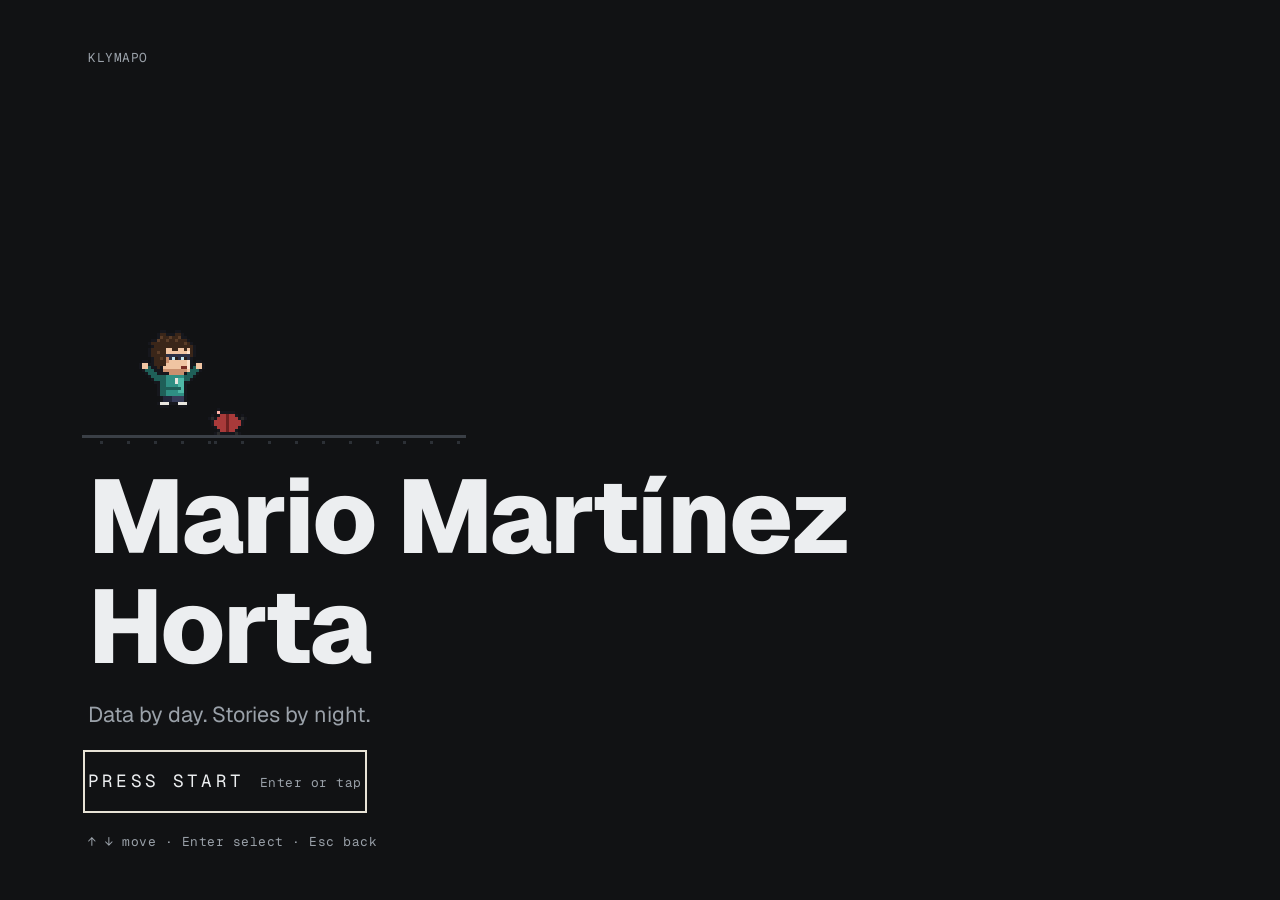
==== commit 9dcc5da2: "Versión en CSS y JS para evitar caché viejo Co-Authored-By: Claude Opus 5.5 <noreply@anthropic.com> " ====
--- a/index.html
+++ b/index.html
@@ -10,7 +10,7 @@
 <link rel="preconnect" href="https://fonts.googleapis.com">
 <link rel="preconnect" href="https://fonts.gstatic.com" crossorigin>
 <link href="https://fonts.googleapis.com/css2?family=Geist:wght@400;500;700;800&family=Geist+Mono:wght@400;500&family=Special+Elite&family=Spectral:ital,wght@0,400;0,600;1,400&display=swap" rel="stylesheet">
-<link rel="stylesheet" href="styles.css">
+<link rel="stylesheet" href="styles.css?v=202610221400">
 </head>
 <body data-screen="title" data-mode="">
 <a class="skip" href="#main" data-i18n="skip">Saltar al contenido</a>
@@ -154,8 +154,8 @@
   </div>
 </dialog>
 
-<script src="data.js"></script>
-<script src="app.js"></script>
-<script src="mascot.js"></script>
+<script src="data.js?v=202610221400"></script>
+<script src="app.js?v=202610221400"></script>
+<script src="mascot.js?v=202610221400"></script>
 </body>
 </html>
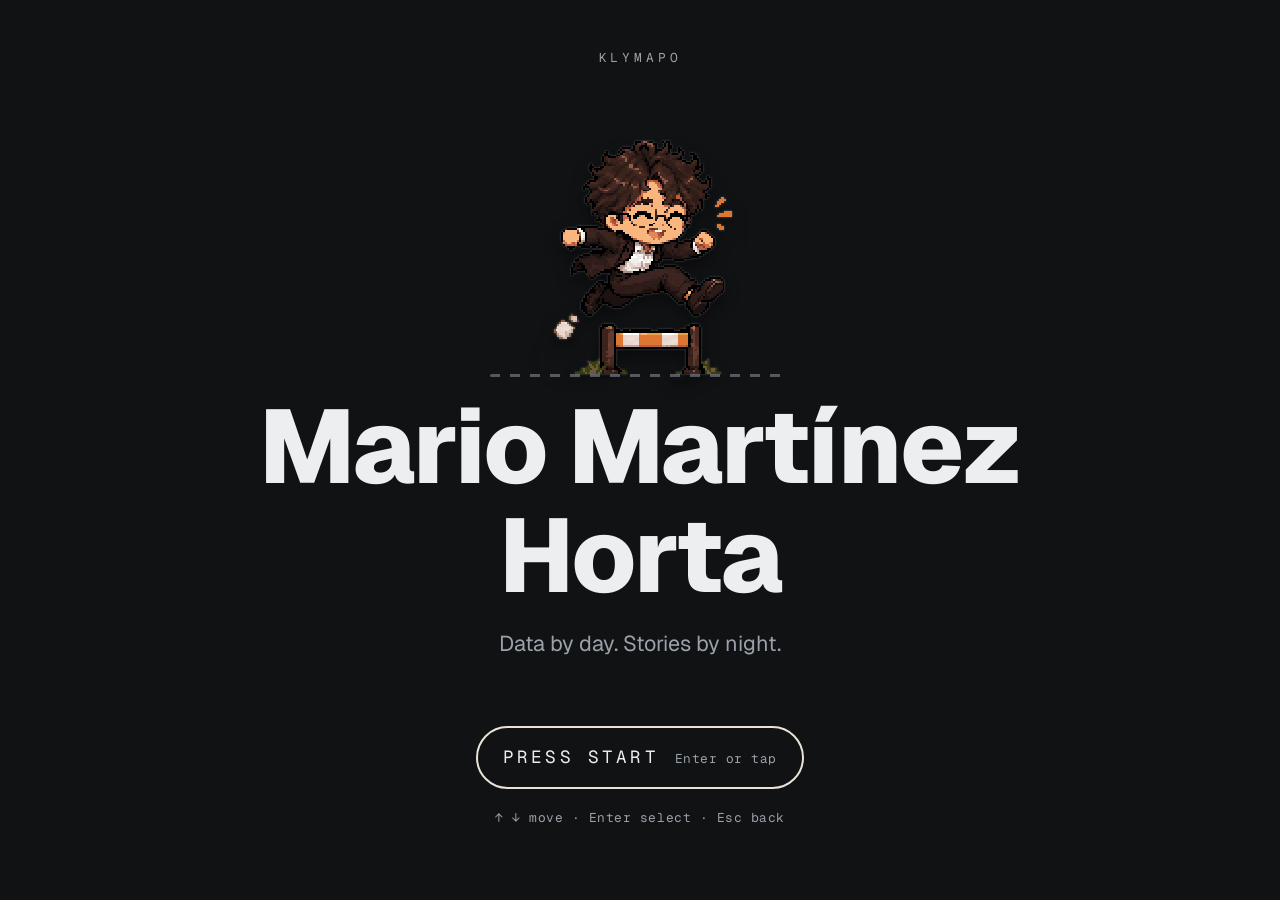
==== commit 6fe00416: "Pixel art nuevo de Mario (img/px2), todo centrado y animación de inicio - Hojas de Admin limpiadas (" ====
--- a/index.html
+++ b/index.html
@@ -10,7 +10,7 @@
 <link rel="preconnect" href="https://fonts.googleapis.com">
 <link rel="preconnect" href="https://fonts.gstatic.com" crossorigin>
 <link href="https://fonts.googleapis.com/css2?family=Geist:wght@400;500;700;800&family=Geist+Mono:wght@400;500&family=Special+Elite&family=Spectral:ital,wght@0,400;0,600;1,400&display=swap" rel="stylesheet">
-<link rel="stylesheet" href="styles.css?v=202610221400">
+<link rel="stylesheet" href="styles.css?v=202610221404">
 </head>
 <body data-screen="title" data-mode="">
 <a class="skip" href="#main" data-i18n="skip">Saltar al contenido</a>
@@ -22,7 +22,7 @@
   <section class="screen screen-title" id="screen-title" aria-labelledby="title-name">
     <p class="brand mono">KLYMAPO</p>
     <div class="title-block">
-      <img class="px px-run" src="img/px/run.gif" data-still="img/px/run.png" width="384" height="144" alt="" aria-hidden="true">
+      <div class="runner" aria-hidden="true"><img class="px px-run" src="img/px2/run.gif" data-still="img/px2/run.png" width="206" height="246" alt=""><span class="ground"></span></div>
       <h1 id="title-name">Mario Martínez Horta</h1>
       <p class="title-sub" data-i18n="tagline">Datos de día. Historias de noche.</p>
     </div>
@@ -50,14 +50,14 @@
     <p class="intro" data-i18n="iSelect">Mi portafolio tiene dos lados. Elige uno para ver sus proyectos; puedes cambiar cuando quieras.</p>
     <div class="modes">
       <a class="mode-card mode-a menu-item" href="#analista">
-        <img class="px px-card" src="img/px/code.gif" data-still="img/px/code.png" width="168" height="132" alt="" aria-hidden="true">
+        <img class="px px-card" src="img/px2/code.gif" data-still="img/px2/code.png" width="150" height="192" alt="" aria-hidden="true">
         <span class="mode-kicker mono">Mario</span>
         <span class="mode-name" data-i18n="modeA">Modo Analista</span>
         <span class="mode-desc" data-i18n="modeADesc">Datos, BI, apps y videojuegos. El lado que construye.</span>
         <span class="mode-count mono" data-count="a"></span>
       </a>
       <a class="mode-card mode-n menu-item" href="#narrador">
-        <img class="px px-card" src="img/px/write.gif" data-still="img/px/write.png" width="168" height="132" alt="" aria-hidden="true">
+        <img class="px px-card" src="img/px2/write.gif" data-still="img/px2/write.png" width="158" height="204" alt="" aria-hidden="true">
         <span class="mode-kicker mono">Atátoriz</span>
         <span class="mode-name" data-i18n="modeN">Modo Narrador</span>
         <span class="mode-desc" data-i18n="modeNDesc">Novela negra, ciencia ficción y diseño narrativo. El lado que cuenta.</span>
@@ -75,8 +75,8 @@
     </header>
     <p class="intro" id="saves-intro"></p>
     <div class="saves-hero" aria-hidden="true">
-      <img class="px hero-a" src="img/px/code.gif" data-still="img/px/code.png" width="168" height="132" alt="">
-      <img class="px hero-n" src="img/px/write.gif" data-still="img/px/write.png" width="168" height="132" alt="">
+      <img class="px hero-a" src="img/px2/code.gif" data-still="img/px2/code.png" width="150" height="192" alt="">
+      <img class="px hero-n" src="img/px2/write.gif" data-still="img/px2/write.png" width="158" height="204" alt="">
     </div>
     <ol class="slots" id="slots" role="list"></ol>
   </section>
@@ -138,7 +138,7 @@
 <!-- MASCOTA -->
 <div class="mascot" id="mascot" aria-hidden="true">
   <p class="bubble mono" id="mascot-bubble"></p>
-  <img id="mascot-img" src="img/px/m_idle.gif" width="72" height="96" alt="">
+  <img id="mascot-img" src="img/px2/m_idle.gif" width="63" height="94" alt="">
 </div>
 
 <!-- FICHA DE PROYECTO -->
@@ -154,8 +154,8 @@
   </div>
 </dialog>
 
-<script src="data.js?v=202610221400"></script>
-<script src="app.js?v=202610221400"></script>
-<script src="mascot.js?v=202610221400"></script>
+<script src="data.js?v=202610221404"></script>
+<script src="app.js?v=202610221404"></script>
+<script src="mascot.js?v=202610221404"></script>
 </body>
 </html>
--- a/styles.css
+++ b/styles.css
@@ -379,3 +379,69 @@
 
 body[data-motion="reduced"] .main-menu .mi, body[data-motion="reduced"] .mi-ico { animation: none !important; }
 body[data-motion="reduced"] .main-menu .mi:hover, body[data-motion="reduced"] .contact-list a:hover, body[data-motion="reduced"] .btn:hover { transform: none; }
+
+/* ===== v2: pixel art nuevo, centrado y animación de inicio ===== */
+.px { filter: drop-shadow(0 0 1px rgba(255,255,255,.28)) drop-shadow(0 6px 8px rgba(0,0,0,.45)); }
+
+/* Pantalla de título centrada */
+.screen-title { justify-items: center; text-align: center; grid-template-rows: auto 1fr auto auto auto; }
+.title-block { align-self: center; display: grid; justify-items: center; }
+.screen-title h1 { margin-inline: auto; }
+.press-start { justify-self: center; }
+.main-menu { width: 100%; display: grid; justify-items: center; }
+.main-menu ul { width: min(460px, 100%); text-align: left; }
+.controls { text-align: center; }
+
+.runner { position: relative; width: min(300px, 80vw); display: grid; justify-items: center; margin-bottom: 14px; }
+.px-run { width: 160px; margin: 0; animation: run-in 900ms var(--ease) both, bob 600ms steps(2) 900ms infinite; }
+.ground {
+  display: block; width: 100%; height: 3px; margin-top: -4px; border-radius: 2px;
+  background: repeating-linear-gradient(90deg, var(--muted) 0 10px, transparent 10px 20px);
+  opacity: .5; animation: ground 600ms linear infinite;
+}
+@keyframes run-in { from { transform: translateX(-60vw); } to { transform: none; } }
+@keyframes bob { 50% { transform: translateY(-2px); } }
+@keyframes ground { to { background-position: -20px 0; } }
+
+/* Título con entrada escalonada */
+.screen-title .brand { animation: fade-down 600ms var(--ease) both; letter-spacing: .3em; }
+.screen-title h1 { animation: rise 800ms var(--ease) 200ms both; }
+.title-sub { animation: rise 800ms var(--ease) 420ms both; }
+.press-start { animation: rise 800ms var(--ease) 620ms both; }
+@keyframes rise { from { opacity: 0; transform: translateY(18px); filter: blur(4px); } to { opacity: 1; transform: none; filter: none; } }
+@keyframes fade-down { from { opacity: 0; transform: translateY(-10px); } to { opacity: 1; transform: none; } }
+.screen-title h1 {
+  background: linear-gradient(100deg, var(--fg) 40%, #4fd1b0 50%, #e8c46a 55%, var(--fg) 65%) 0 0 / 300% 100%;
+  -webkit-background-clip: text; background-clip: text; color: transparent;
+  animation: rise 800ms var(--ease) 200ms both, shine 5s ease-in-out 1.4s infinite;
+}
+@keyframes shine { 0%, 60% { background-position: 100% 0; } 100% { background-position: 0 0; } }
+.press-start { border-radius: 999px; padding: 12px 22px; box-shadow: 0 0 0 0 rgba(79,209,176,.5); }
+.press-start:not([hidden]) { animation: rise 800ms var(--ease) 620ms both, pulse 2s ease-out 1.6s infinite; }
+@keyframes pulse { 0% { box-shadow: 0 0 0 0 rgba(79,209,176,.45); } 100% { box-shadow: 0 0 0 16px rgba(79,209,176,0); } }
+
+/* Resto de pantallas centradas */
+.bar { justify-content: center; text-align: center; }
+.bar-title { flex: 1 1 100%; order: -1; }
+.switch { margin-left: 0; }
+.intro { margin: -12px auto 24px; text-align: center; }
+.saves-hero { justify-content: center; }
+.saves-hero img { width: 90px; }
+.slots { max-width: 1100px; margin-inline: auto; }
+.modes { max-width: 1100px; margin-inline: auto; }
+.mode-card { align-items: center; text-align: center; }
+.mode-desc { margin-inline: auto; }
+.px-card { width: 120px; align-self: center; }
+.credits, .contact, .options { max-width: 760px; margin-inline: auto; }
+.contact-lead { text-align: center; }
+.contact-list { margin-inline: auto; }
+.opt { text-align: center; } .seg { justify-content: center; }
+
+/* Mascota nueva */
+.mascot img { width: 63px; height: 94px; }
+@media (min-width: 900px) { .mascot img { width: 95px; height: 141px; } .px-run { width: 200px; } .px-card { width: 150px; } }
+@media (max-width: 767px) { .mascot img { width: 50px; height: 75px; } }
+
+body[data-motion="reduced"] .px-run, body[data-motion="reduced"] .ground,
+body[data-motion="reduced"] .screen-title h1, body[data-motion="reduced"] .press-start { animation: none !important; }
+body[data-motion="reduced"] .screen-title h1 { color: var(--fg); background: none; }
